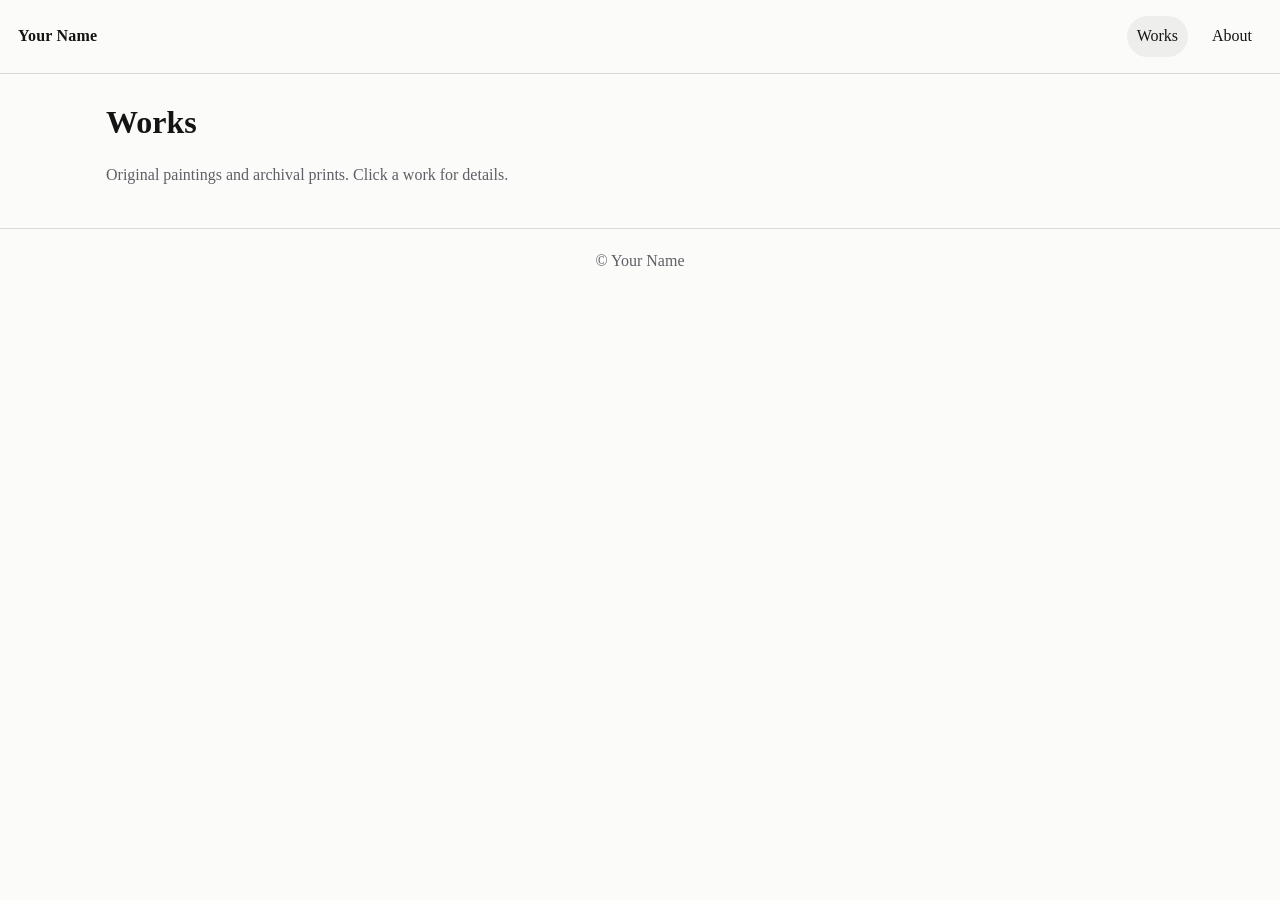
==== index.html @ 853d5f28 "initial website upload" ====
<!doctype html>
<html lang="en">
<head>
  <meta charset="utf-8" />
  <meta name="viewport" content="width=device-width,initial-scale=1" />
  <title>Your Name — Works</title>
  <link rel="stylesheet" href="css/styles.css" />
</head>
<body>
  <header class="header">
    <a class="brand" href="index.html">Your Name</a>
    <nav class="nav">
      <a class="active" href="index.html">Works</a>
      <a href="about.html">About</a>
    </nav>
  </header>

  <main class="wrap">
    <div class="pagehead">
      <h1>Works</h1>
      <p class="muted">Original paintings and archival prints. Click a work for details.</p>
    </div>

    <section id="works" class="works"></section>
  </main>

  <footer class="footer">
    <span>© <span id="year"></span> Your Name</span>
  </footer>

  <script src="js/data.js"></script>
  <script src="js/app.js"></script>
</body>
</html>
---- css/styles.css ----
:root{
  --bg:#fbfbfa;
  --panel:#ffffff;
  --text:#141414;
  --muted:#5f5f66;
  --line:rgba(20,20,20,.14);
  --radius:16px;
}

*{box-sizing:border-box}
body{
  margin:0;
  font-family: ui-serif, Georgia, "Times New Roman", Times, serif;
  background:var(--bg);
  color:var(--text);
  line-height:1.55;
}
a{color:inherit;text-decoration:none}
.muted{color:var(--muted)}
.tiny{font-size:.9rem}

.header{
  position:sticky; top:0;
  background:rgba(251,251,250,.88);
  backdrop-filter: blur(8px);
  border-bottom:1px solid var(--line);
  padding:16px 18px;
  display:flex; justify-content:space-between; align-items:center; gap:14px;
}
.brand{font-weight:600; letter-spacing:.2px}
.nav{display:flex; gap:14px; flex-wrap:wrap}
.nav a{padding:8px 10px; border-radius:999px}
.nav a.active, .nav a:hover{background:rgba(0,0,0,.05)}

.wrap{max-width:1100px; margin:0 auto; padding:24px 16px}
.pagehead{margin-bottom:14px}
.pagehead h1{margin:0 0 6px; font-weight:600}
.footer{border-top:1px solid var(--line); padding:20px 16px; text-align:center; color:var(--muted)}

.works{display:flex; flex-direction:column; gap:22px}
.work{
  display:grid; gap:16px;
  grid-template-columns: 1fr 1fr;
  border:1px solid var(--line);
  border-radius:var(--radius);
  overflow:hidden;
  background:var(--panel);
}
.work a img{width:100%; height:520px; object-fit:cover; display:block}
.meta{padding:16px 18px}
.meta h2{margin:0 0 8px; font-weight:600; font-size:1.35rem}
.pillrow{display:flex; gap:8px; flex-wrap:wrap; margin-top:10px}
.pill{border:1px solid var(--line); border-radius:999px; padding:6px 10px; color:var(--muted); font-size:.92rem}
.pill.sold{opacity:.7}

.actions{display:flex; gap:10px; flex-wrap:wrap; margin-top:14px; align-items:center}
.btn{
  display:inline-flex; align-items:center; justify-content:center;
  padding:10px 14px; border-radius:999px;
  border:1px solid var(--line);
  background:#141414; color:#fbfbfa;
  font-weight:700;
}
.btn:hover{filter:brightness(.96)}
.btn-ghost{background:transparent; color:#141414}
.btn-ghost:hover{background:rgba(0,0,0,.05)}

.workview{
  margin-top:12px;
  display:grid; gap:18px;
  grid-template-columns: 1.15fr .85fr;
}
.workimg{border:1px solid var(--line); border-radius:var(--radius); overflow:hidden; background:#fff}
.workimg img{width:100%; height:560px; object-fit:cover; display:block}
.workmeta h1{margin:0 0 8px; font-weight:600}
.buyrow{display:flex; justify-content:space-between; align-items:center; gap:12px; margin-top:14px; flex-wrap:wrap}
.price{font-size:1.1rem}

.prose{max-width:820px}

@media (max-width: 900px){
  .work{grid-template-columns:1fr}
  .work a img{height:420px}
  .workview{grid-template-columns:1fr}
  .workimg img{height:420px}
}
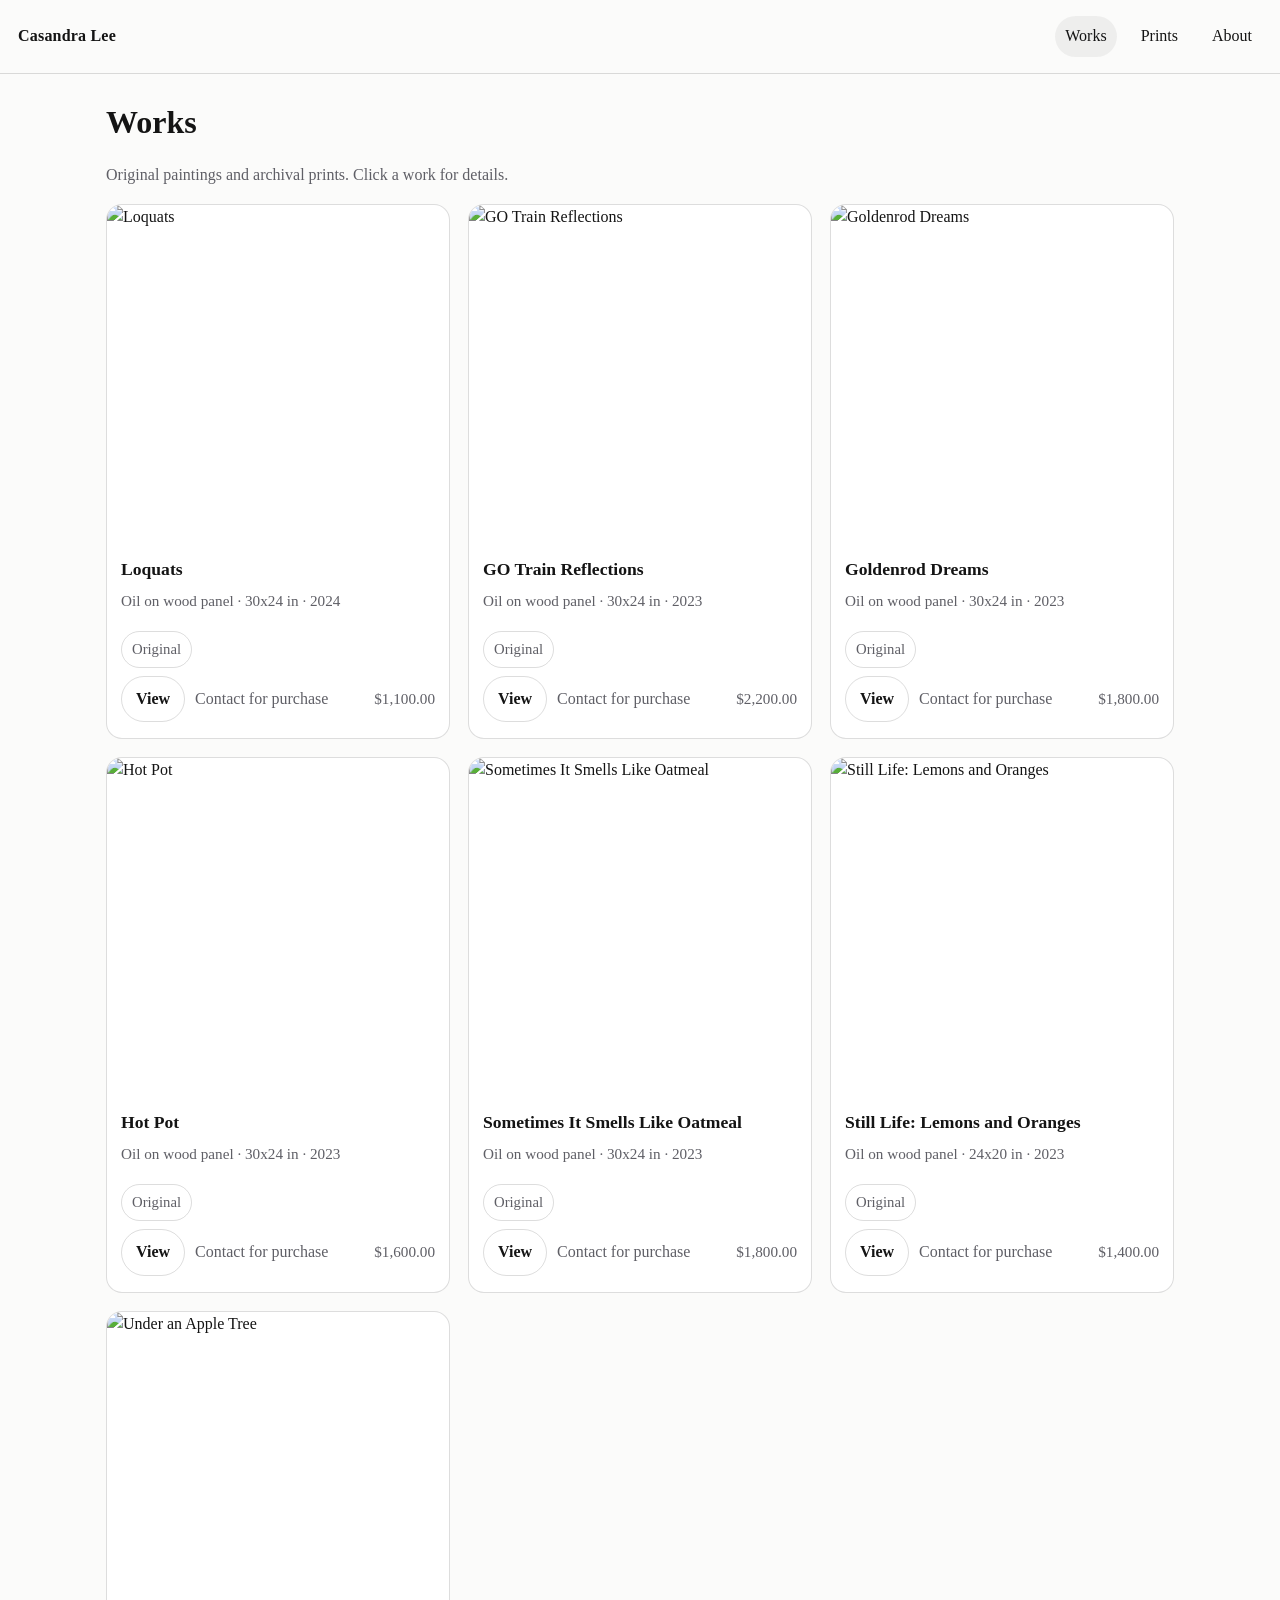
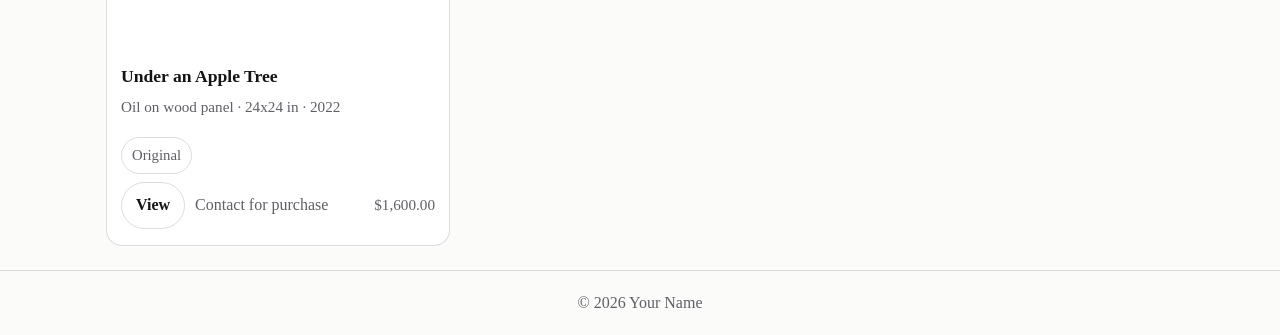
==== commit b93fe959: "Add Works and Prints pages, update styles for better mobile layout, and sort works by year and title" ====
--- a/index.html
+++ b/index.html
@@ -3,14 +3,15 @@
 <head>
   <meta charset="utf-8" />
   <meta name="viewport" content="width=device-width,initial-scale=1" />
-  <title>Your Name — Works</title>
+  <title>Casandra Lee — Works</title>
   <link rel="stylesheet" href="css/styles.css" />
 </head>
 <body>
   <header class="header">
-    <a class="brand" href="index.html">Your Name</a>
+    <a class="brand" href="index.html">Casandra Lee</a>
     <nav class="nav">
       <a class="active" href="index.html">Works</a>
+      <a href="prints.html">Prints</a>
       <a href="about.html">About</a>
     </nav>
   </header>
@@ -21,7 +22,7 @@
       <p class="muted">Original paintings and archival prints. Click a work for details.</p>
     </div>
 
-    <section id="works" class="works"></section>
+   <section id="works" class="works"></section>
   </main>
 
   <footer class="footer">
--- a/css/styles.css
+++ b/css/styles.css
@@ -77,10 +77,86 @@
 .price{font-size:1.1rem}
 
 .prose{max-width:820px}
+/* Works page: 3-across grid */
+.works{
+  display:grid;
+  gap:18px;
+  grid-template-columns: repeat(3, minmax(0, 1fr));
+}
 
-@media (max-width: 900px){
-  .work{grid-template-columns:1fr}
-  .work a img{height:420px}
+.work-card{
+  border:1px solid var(--line);
+  border-radius:var(--radius);
+  overflow:hidden;
+  background:var(--panel);
+  display:flex;
+  flex-direction:column;
+}
+
+.work-card img{
+  width:100%;
+  height:340px;
+  object-fit:contain;
+  display:block;
+}
+
+.work-card .meta{
+  padding:14px 14px 16px;
+  display:flex;
+  flex-direction:column;
+  gap:8px;
+}
+
+.work-card h2{
+  margin:0;
+  font-weight:600;
+  font-size:1.1rem;
+  line-height:1.25;
+}
+
+.work-card .specs{
+  margin:0;
+  color:var(--muted);
+  font-size:.95rem;
+}
+
+.work-card .actions{
+  margin-top:auto;
+  display:flex;
+  gap:10px;
+  flex-wrap:wrap;
+  align-items:center;
+}
+
+.work-card .price{
+  margin-left:auto;
+  color:var(--muted);
+  font-size:.95rem;
+}
+
+@media (max-width: 900px){  .works{ grid-template-columns: repeat(2, minmax(0, 1fr)); }
+  .work-card img{ height:320px; }
   .workview{grid-template-columns:1fr}
   .workimg img{height:420px}
+}
+@media (max-width: 620px){
+  .works{ grid-template-columns: 1fr; }
+  .work-card img{ height:360px; }
+  /* stop clipping the image */
+.work-card{ overflow: visible; }
+
+/* round the image itself a little (optional) */
+.work-card img{
+  border-radius: 0;      /* full rectangular image */
+  object-fit:contain;    /* full painting */
+  background:#fff;
+}
+
+/* keep the card “meta” panel rounded */
+.work-card .meta{
+  border:1px solid var(--line);
+  border-top:none;
+  border-radius: 0 0 var(--radius) var(--radius);
+  background: var(--panel);
+}
 }
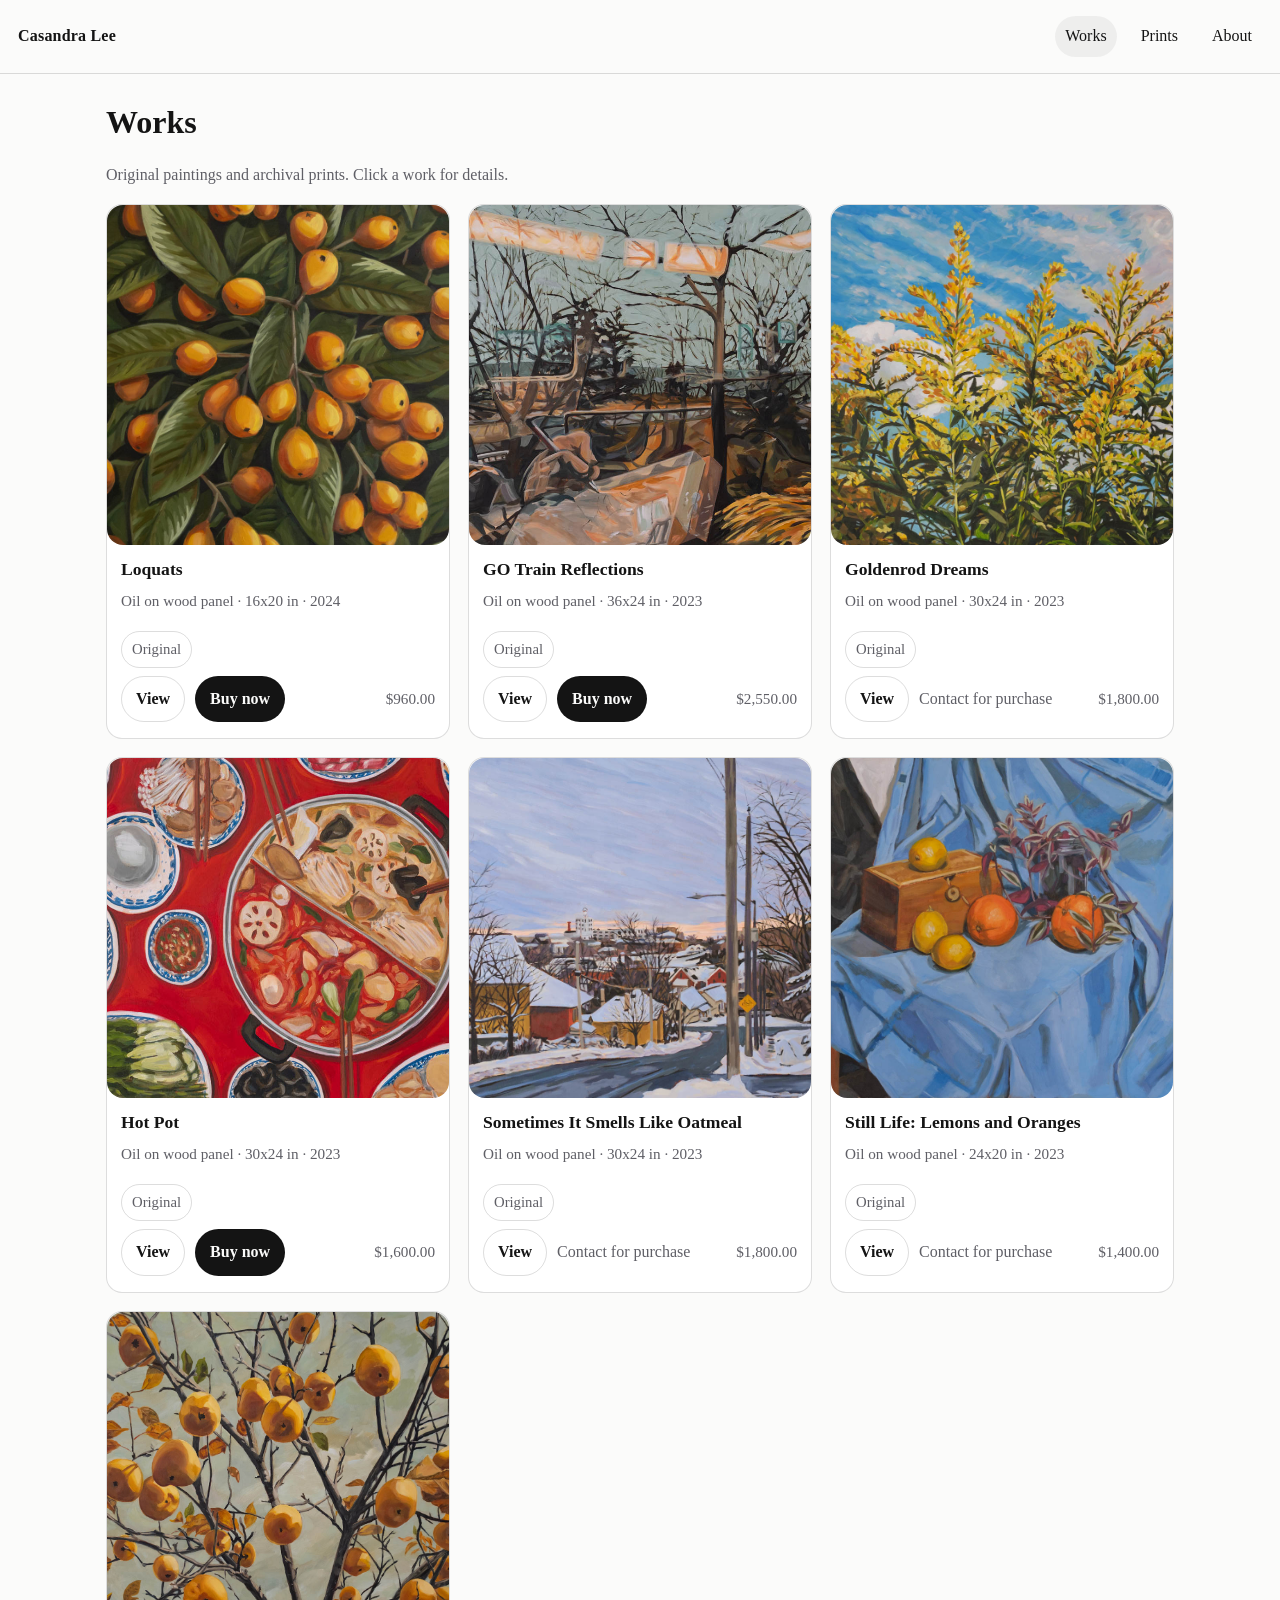
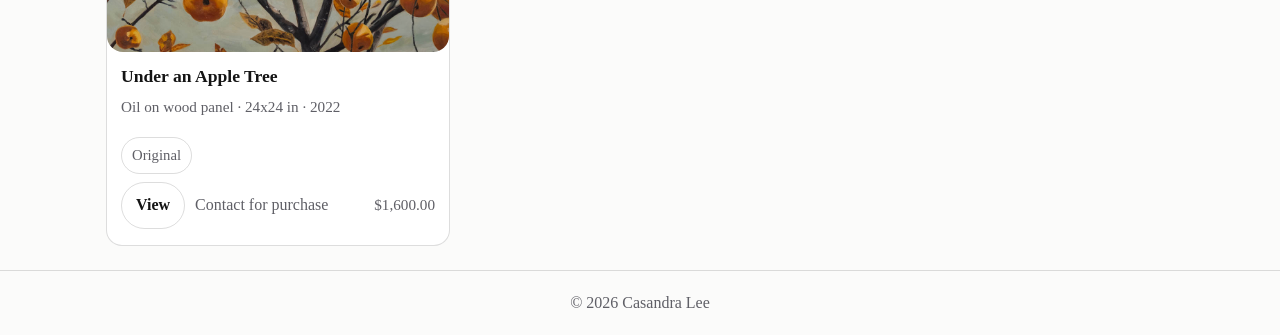
==== commit e70d137e: "Name Add" ====
--- a/index.html
+++ b/index.html
@@ -26,7 +26,7 @@
   </main>
 
   <footer class="footer">
-    <span>© <span id="year"></span> Your Name</span>
+    <span>© <span id="year"></span> Casandra Lee</span>
   </footer>
 
   <script src="js/data.js"></script>
--- a/css/styles.css
+++ b/css/styles.css
@@ -7,7 +7,8 @@
   --radius:16px;
 }
 
-*{box-sizing:border-box}
+/* Base */
+*{ box-sizing:border-box; }
 body{
   margin:0;
   font-family: ui-serif, Georgia, "Times New Roman", Times, serif;
@@ -15,111 +16,122 @@
   color:var(--text);
   line-height:1.55;
 }
-a{color:inherit;text-decoration:none}
-.muted{color:var(--muted)}
-.tiny{font-size:.9rem}
+a{ color:inherit; text-decoration:none; }
+.muted{ color:var(--muted); }
+.tiny{ font-size:.9rem; }
 
+/* Header / Nav */
 .header{
-  position:sticky; top:0;
+  position:sticky;
+  top:0;
+  z-index:50;
   background:rgba(251,251,250,.88);
   backdrop-filter: blur(8px);
   border-bottom:1px solid var(--line);
   padding:16px 18px;
-  display:flex; justify-content:space-between; align-items:center; gap:14px;
+  display:flex;
+  justify-content:space-between;
+  align-items:center;
+  gap:14px;
 }
-.brand{font-weight:600; letter-spacing:.2px}
-.nav{display:flex; gap:14px; flex-wrap:wrap}
-.nav a{padding:8px 10px; border-radius:999px}
-.nav a.active, .nav a:hover{background:rgba(0,0,0,.05)}
+.brand{ font-weight:600; letter-spacing:.2px; }
+.nav{ display:flex; gap:14px; flex-wrap:wrap; }
+.nav a{ padding:8px 10px; border-radius:999px; }
+.nav a.active,
+.nav a:hover{ background:rgba(0,0,0,.05); }
 
-.wrap{max-width:1100px; margin:0 auto; padding:24px 16px}
-.pagehead{margin-bottom:14px}
-.pagehead h1{margin:0 0 6px; font-weight:600}
-.footer{border-top:1px solid var(--line); padding:20px 16px; text-align:center; color:var(--muted)}
+/* Layout */
+.wrap{ max-width:1100px; margin:0 auto; padding:24px 16px; }
+.pagehead{ margin-bottom:14px; }
+.pagehead h1{ margin:0 0 6px; font-weight:600; }
+.footer{
+  border-top:1px solid var(--line);
+  padding:20px 16px;
+  text-align:center;
+  color:var(--muted);
+}
+.prose{ max-width:820px; }
 
-.works{display:flex; flex-direction:column; gap:22px}
-.work{
-  display:grid; gap:16px;
-  grid-template-columns: 1fr 1fr;
+/* Pills / Buttons */
+.pillrow{ display:flex; gap:8px; flex-wrap:wrap; margin-top:10px; }
+.pill{
   border:1px solid var(--line);
-  border-radius:var(--radius);
-  overflow:hidden;
-  background:var(--panel);
+  border-radius:999px;
+  padding:6px 10px;
+  color:var(--muted);
+  font-size:.92rem;
 }
-.work a img{width:100%; height:520px; object-fit:cover; display:block}
-.meta{padding:16px 18px}
-.meta h2{margin:0 0 8px; font-weight:600; font-size:1.35rem}
-.pillrow{display:flex; gap:8px; flex-wrap:wrap; margin-top:10px}
-.pill{border:1px solid var(--line); border-radius:999px; padding:6px 10px; color:var(--muted); font-size:.92rem}
-.pill.sold{opacity:.7}
+.pill.sold{ opacity:.7; }
 
-.actions{display:flex; gap:10px; flex-wrap:wrap; margin-top:14px; align-items:center}
 .btn{
-  display:inline-flex; align-items:center; justify-content:center;
-  padding:10px 14px; border-radius:999px;
+  display:inline-flex;
+  align-items:center;
+  justify-content:center;
+  padding:10px 14px;
+  border-radius:999px;
   border:1px solid var(--line);
-  background:#141414; color:#fbfbfa;
+  background:#141414;
+  color:#fbfbfa;
   font-weight:700;
 }
-.btn:hover{filter:brightness(.96)}
-.btn-ghost{background:transparent; color:#141414}
-.btn-ghost:hover{background:rgba(0,0,0,.05)}
+.btn:hover{ filter:brightness(.96); }
 
-.workview{
-  margin-top:12px;
-  display:grid; gap:18px;
-  grid-template-columns: 1.15fr .85fr;
+.btn-ghost{
+  background:transparent;
+  color:#141414;
 }
-.workimg{border:1px solid var(--line); border-radius:var(--radius); overflow:hidden; background:#fff}
-.workimg img{width:100%; height:560px; object-fit:cover; display:block}
-.workmeta h1{margin:0 0 8px; font-weight:600}
-.buyrow{display:flex; justify-content:space-between; align-items:center; gap:12px; margin-top:14px; flex-wrap:wrap}
-.price{font-size:1.1rem}
+.btn-ghost:hover{ background:rgba(0,0,0,.05); }
 
-.prose{max-width:820px}
-/* Works page: 3-across grid */
+/* ===== Works Grid (Originals + Prints pages) ===== */
 .works{
   display:grid;
   gap:18px;
   grid-template-columns: repeat(3, minmax(0, 1fr));
 }
 
+/* Card */
 .work-card{
+  position:relative;
   border:1px solid var(--line);
   border-radius:var(--radius);
-  overflow:hidden;
   background:var(--panel);
   display:flex;
   flex-direction:column;
 }
 
-.work-card img{
+/* Thumbnail wrapper clips only the thumbnail (keeps rounded corners clean) */
+.work-card .thumb{
+  display:block;
+  overflow:hidden;
+  border-radius: var(--radius);
+}
+
+/* Thumbnails: fill the box, no whitespace */
+.work-card .thumb img{
   width:100%;
   height:340px;
-  object-fit:contain;
+  object-fit: cover;     /* no white space */
   display:block;
 }
 
+/* Meta */
 .work-card .meta{
   padding:14px 14px 16px;
   display:flex;
   flex-direction:column;
   gap:8px;
 }
-
 .work-card h2{
   margin:0;
   font-weight:600;
   font-size:1.1rem;
   line-height:1.25;
 }
-
 .work-card .specs{
   margin:0;
   color:var(--muted);
   font-size:.95rem;
 }
-
 .work-card .actions{
   margin-top:auto;
   display:flex;
@@ -127,36 +139,56 @@
   flex-wrap:wrap;
   align-items:center;
 }
-
 .work-card .price{
   margin-left:auto;
   color:var(--muted);
   font-size:.95rem;
 }
 
-@media (max-width: 900px){  .works{ grid-template-columns: repeat(2, minmax(0, 1fr)); }
-  .work-card img{ height:320px; }
-  .workview{grid-template-columns:1fr}
-  .workimg img{height:420px}
+/* ===== Detail Page (work.html) ===== */
+.workview{
+  margin-top:12px;
+  display:grid;
+  gap:18px;
+  grid-template-columns: 1.15fr .85fr;
+  align-items:start;
 }
+
+.workimg{
+  border:none;
+  background:transparent;
+  margin:0;
+  padding:0;
+}
+
+.workimg img{
+  width:100%;
+  max-width:100%;
+  height:auto;
+  display:block;
+  border:none;
+  background:transparent;
+}
+
+.workmeta h1{ margin:0 0 8px; font-weight:600; }
+.buyrow{
+  display:flex;
+  justify-content:space-between;
+  align-items:center;
+  gap:12px;
+  margin-top:14px;
+  flex-wrap:wrap;
+}
+
+/* ===== Responsive ===== */
+@media (max-width: 900px){
+  .works{ grid-template-columns: repeat(2, minmax(0, 1fr)); }
+  .work-card .thumb img{ height:320px; }
+
+  .workview{ grid-template-columns: 1fr; }
+}
+
 @media (max-width: 620px){
   .works{ grid-template-columns: 1fr; }
-  .work-card img{ height:360px; }
-  /* stop clipping the image */
-.work-card{ overflow: visible; }
-
-/* round the image itself a little (optional) */
-.work-card img{
-  border-radius: 0;      /* full rectangular image */
-  object-fit:contain;    /* full painting */
-  background:#fff;
-}
-
-/* keep the card “meta” panel rounded */
-.work-card .meta{
-  border:1px solid var(--line);
-  border-top:none;
-  border-radius: 0 0 var(--radius) var(--radius);
-  background: var(--panel);
-}
+  .work-card .thumb img{ height:360px; }
 }
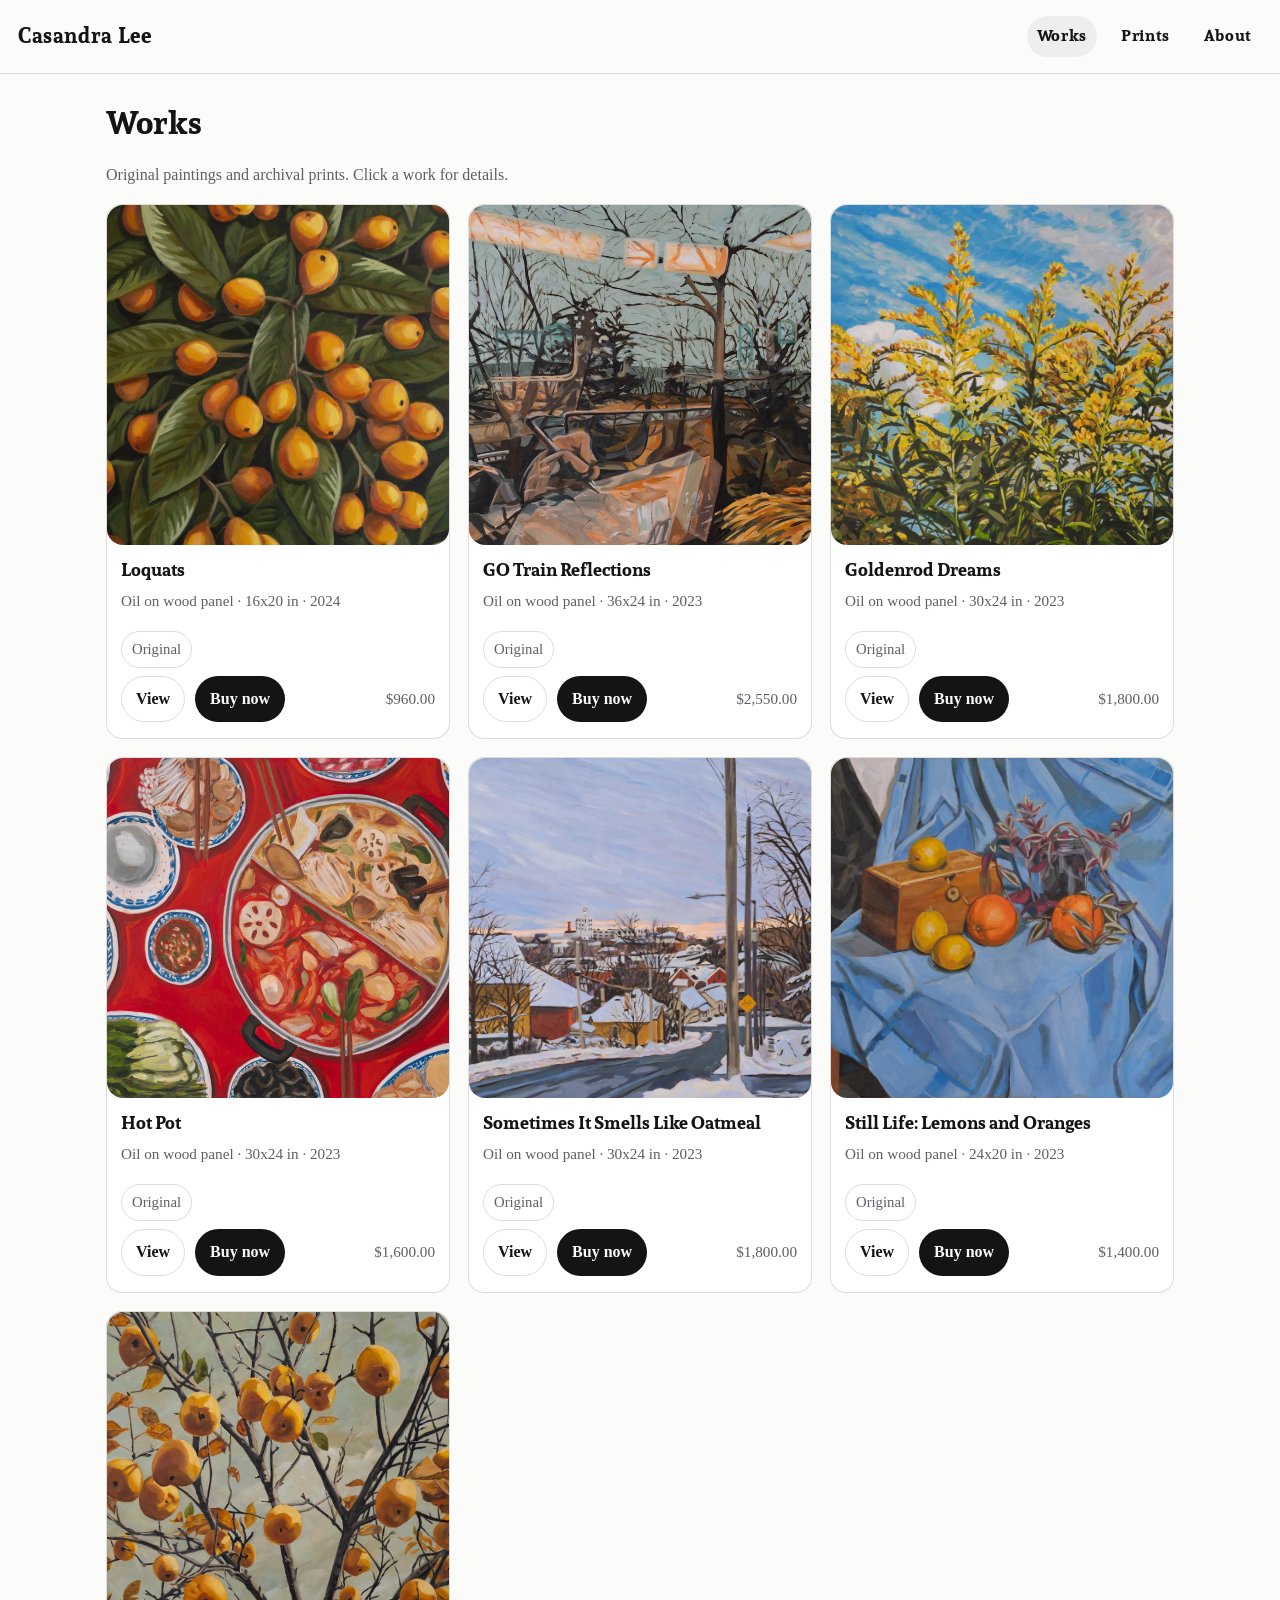
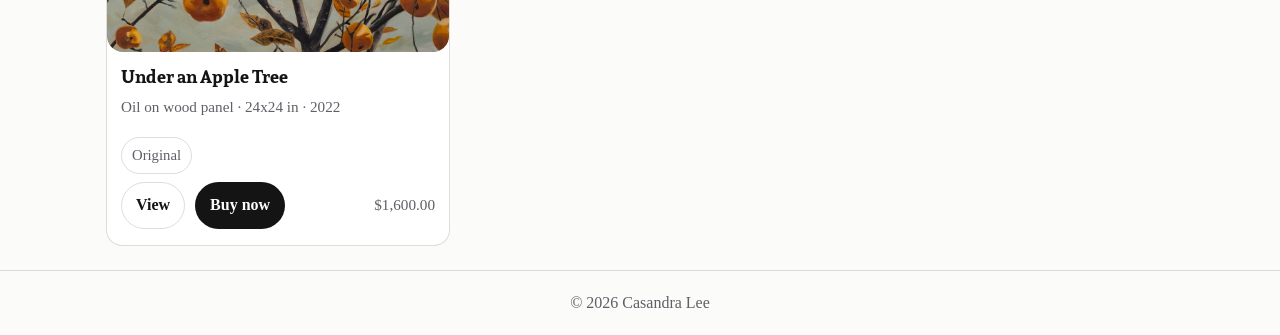
==== commit 8d9cbb86: "Add Sura Font to website" ====
--- a/index.html
+++ b/index.html
@@ -4,6 +4,9 @@
   <meta charset="utf-8" />
   <meta name="viewport" content="width=device-width,initial-scale=1" />
   <title>Casandra Lee — Works</title>
+  <link rel="preconnect" href="https://fonts.googleapis.com">
+<link rel="preconnect" href="https://fonts.gstatic.com" crossorigin>
+<link href="https://fonts.googleapis.com/css2?family=Sura:wght@400;700&display=swap" rel="stylesheet">
   <link rel="stylesheet" href="css/styles.css" />
 </head>
 <body>
--- a/css/styles.css
+++ b/css/styles.css
@@ -19,6 +19,13 @@
 a{ color:inherit; text-decoration:none; }
 .muted{ color:var(--muted); }
 .tiny{ font-size:.9rem; }
+.prose a {
+  text-decoration: underline;
+}
+
+.prose a:hover {
+  opacity: 0.7;
+}
 
 /* Header / Nav */
 .header{
@@ -34,9 +41,21 @@
   align-items:center;
   gap:14px;
 }
-.brand{ font-weight:600; letter-spacing:.2px; }
+.brand{
+  font-family: "Sura", serif;
+  font-weight: 700;
+  font-size: 1.3rem;
+  letter-spacing: .03em;
+}
 .nav{ display:flex; gap:14px; flex-wrap:wrap; }
-.nav a{ padding:8px 10px; border-radius:999px; }
+.nav a{
+  font-family: "Sura", serif;
+  font-weight: 700;
+  font-size: 1rem;
+  letter-spacing: .04em;
+  padding:8px 10px;
+  border-radius:999px;
+}
 .nav a.active,
 .nav a:hover{ background:rgba(0,0,0,.05); }
 
@@ -52,6 +71,11 @@
 }
 .prose{ max-width:820px; }
 
+h1, h2 {
+  font-family: "Sura", serif;
+  font-weight: 700;
+}
+
 /* Pills / Buttons */
 .pillrow{ display:flex; gap:8px; flex-wrap:wrap; margin-top:10px; }
 .pill{
@@ -191,4 +215,31 @@
 @media (max-width: 620px){
   .works{ grid-template-columns: 1fr; }
   .work-card .thumb img{ height:360px; }
+}
+.about-layout {
+  display: grid;
+  grid-template-columns: 260px 1fr;
+  gap: 24px;
+  align-items: start;
+}
+
+.about-text {
+  max-width: none;
+}
+
+.about-photo img {
+  width: 100%;
+  height: auto;
+  display: block;
+  border-radius: var(--radius);
+}
+
+@media (max-width: 700px) {
+  .about-layout {
+    grid-template-columns: 1fr;
+  }
+
+  .about-photo {
+    max-width: 320px;
+  }
 }
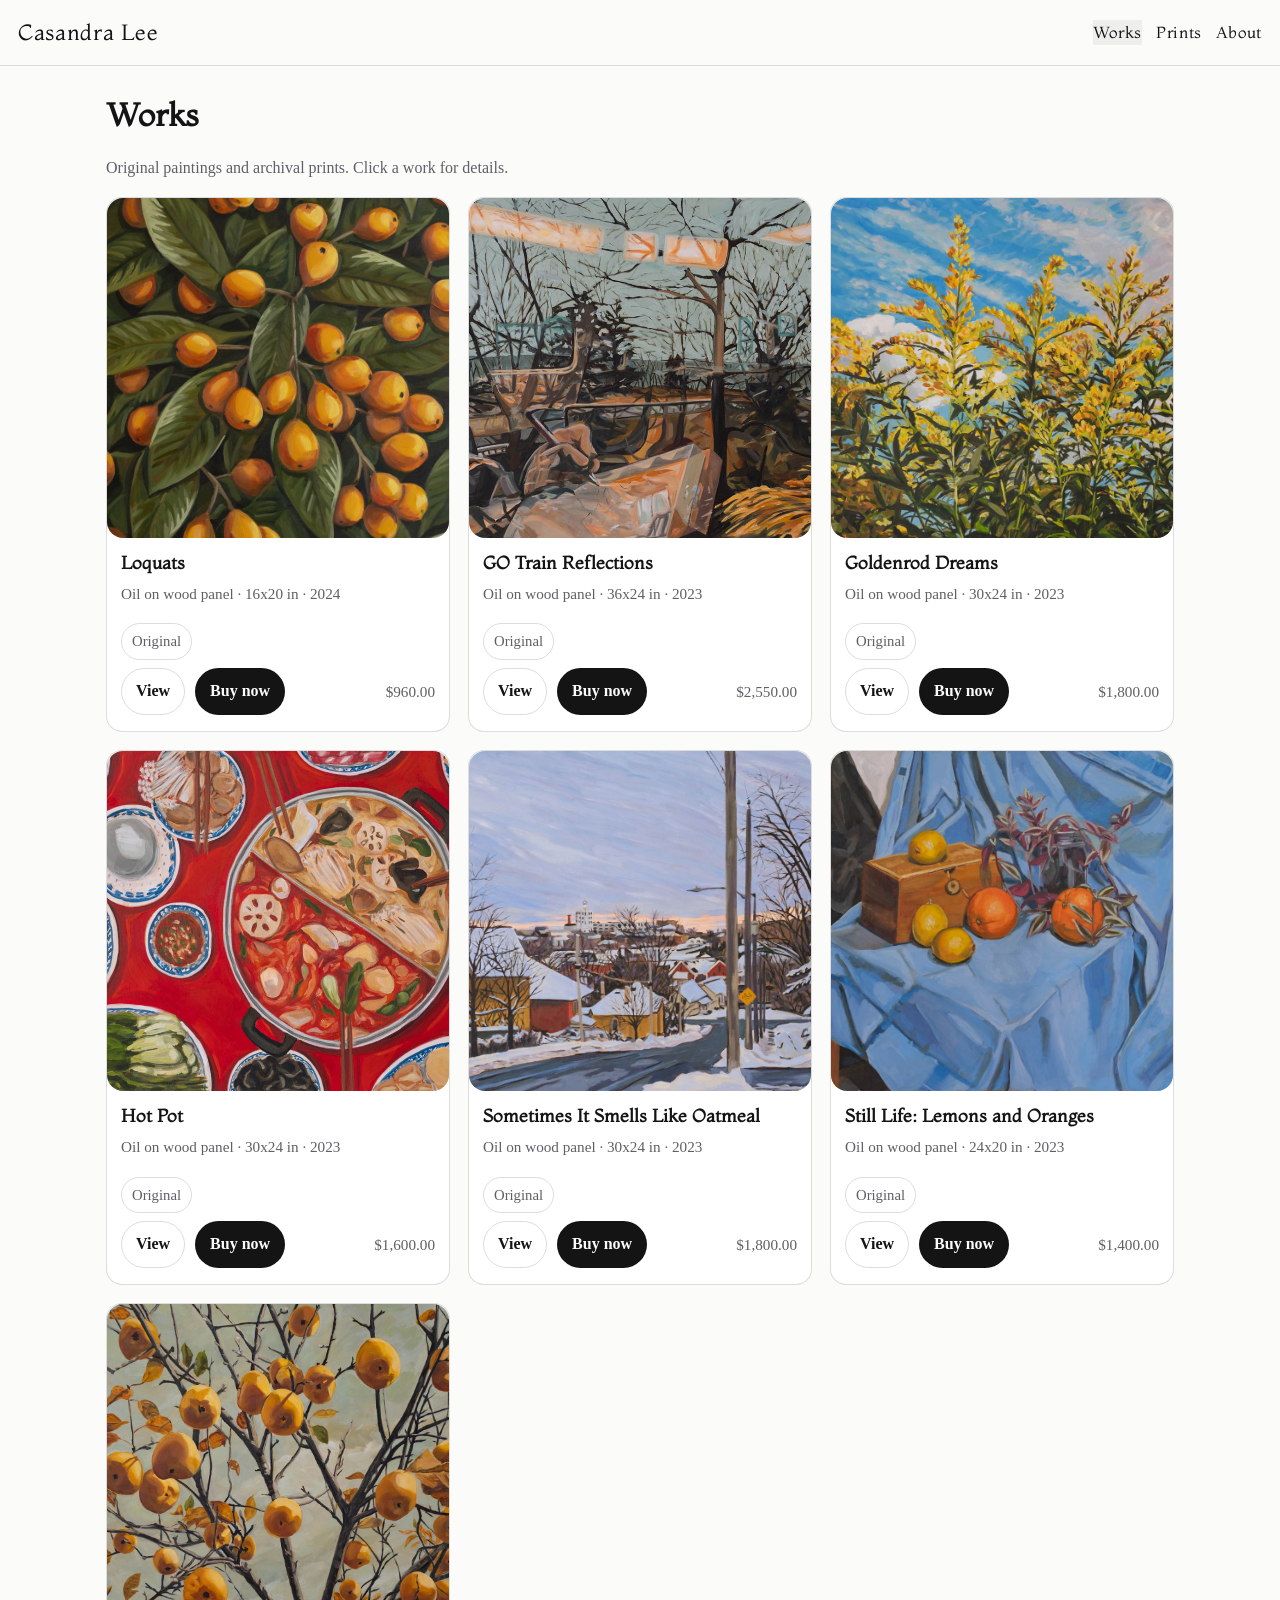
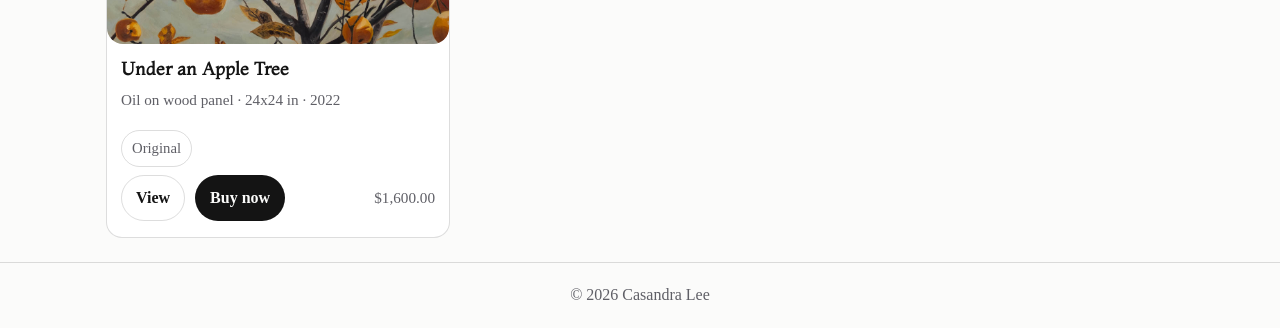
==== commit c2f22202: "Change to Mongtaga font" ====
--- a/index.html
+++ b/index.html
@@ -6,7 +6,7 @@
   <title>Casandra Lee — Works</title>
   <link rel="preconnect" href="https://fonts.googleapis.com">
 <link rel="preconnect" href="https://fonts.gstatic.com" crossorigin>
-<link href="https://fonts.googleapis.com/css2?family=Sura:wght@400;700&display=swap" rel="stylesheet">
+<link href="https://fonts.googleapis.com/css2?family=Montaga&display=swap" rel="stylesheet">
   <link rel="stylesheet" href="css/styles.css" />
 </head>
 <body>
--- a/css/styles.css
+++ b/css/styles.css
@@ -42,19 +42,21 @@
   gap:14px;
 }
 .brand{
-  font-family: "Sura", serif;
-  font-weight: 700;
-  font-size: 1.3rem;
+  font-family: "Montaga", serif;
+  font-weight: 400;
+  font-size: 1.35rem;
   letter-spacing: .03em;
+}
+h1, h2 {
+  font-family: "Montaga", serif;
+  font-weight: 400;
 }
 .nav{ display:flex; gap:14px; flex-wrap:wrap; }
 .nav a{
-  font-family: "Sura", serif;
-  font-weight: 700;
+  font-family: "Montaga", serif;
+  font-weight: 400;
   font-size: 1rem;
   letter-spacing: .04em;
-  padding:8px 10px;
-  border-radius:999px;
 }
 .nav a.active,
 .nav a:hover{ background:rgba(0,0,0,.05); }
@@ -71,10 +73,6 @@
 }
 .prose{ max-width:820px; }
 
-h1, h2 {
-  font-family: "Sura", serif;
-  font-weight: 700;
-}
 
 /* Pills / Buttons */
 .pillrow{ display:flex; gap:8px; flex-wrap:wrap; margin-top:10px; }
@@ -220,7 +218,7 @@
   display: grid;
   grid-template-columns: 260px 1fr;
   gap: 24px;
-  align-items: start;
+  align-items: center;
 }
 
 .about-text {
